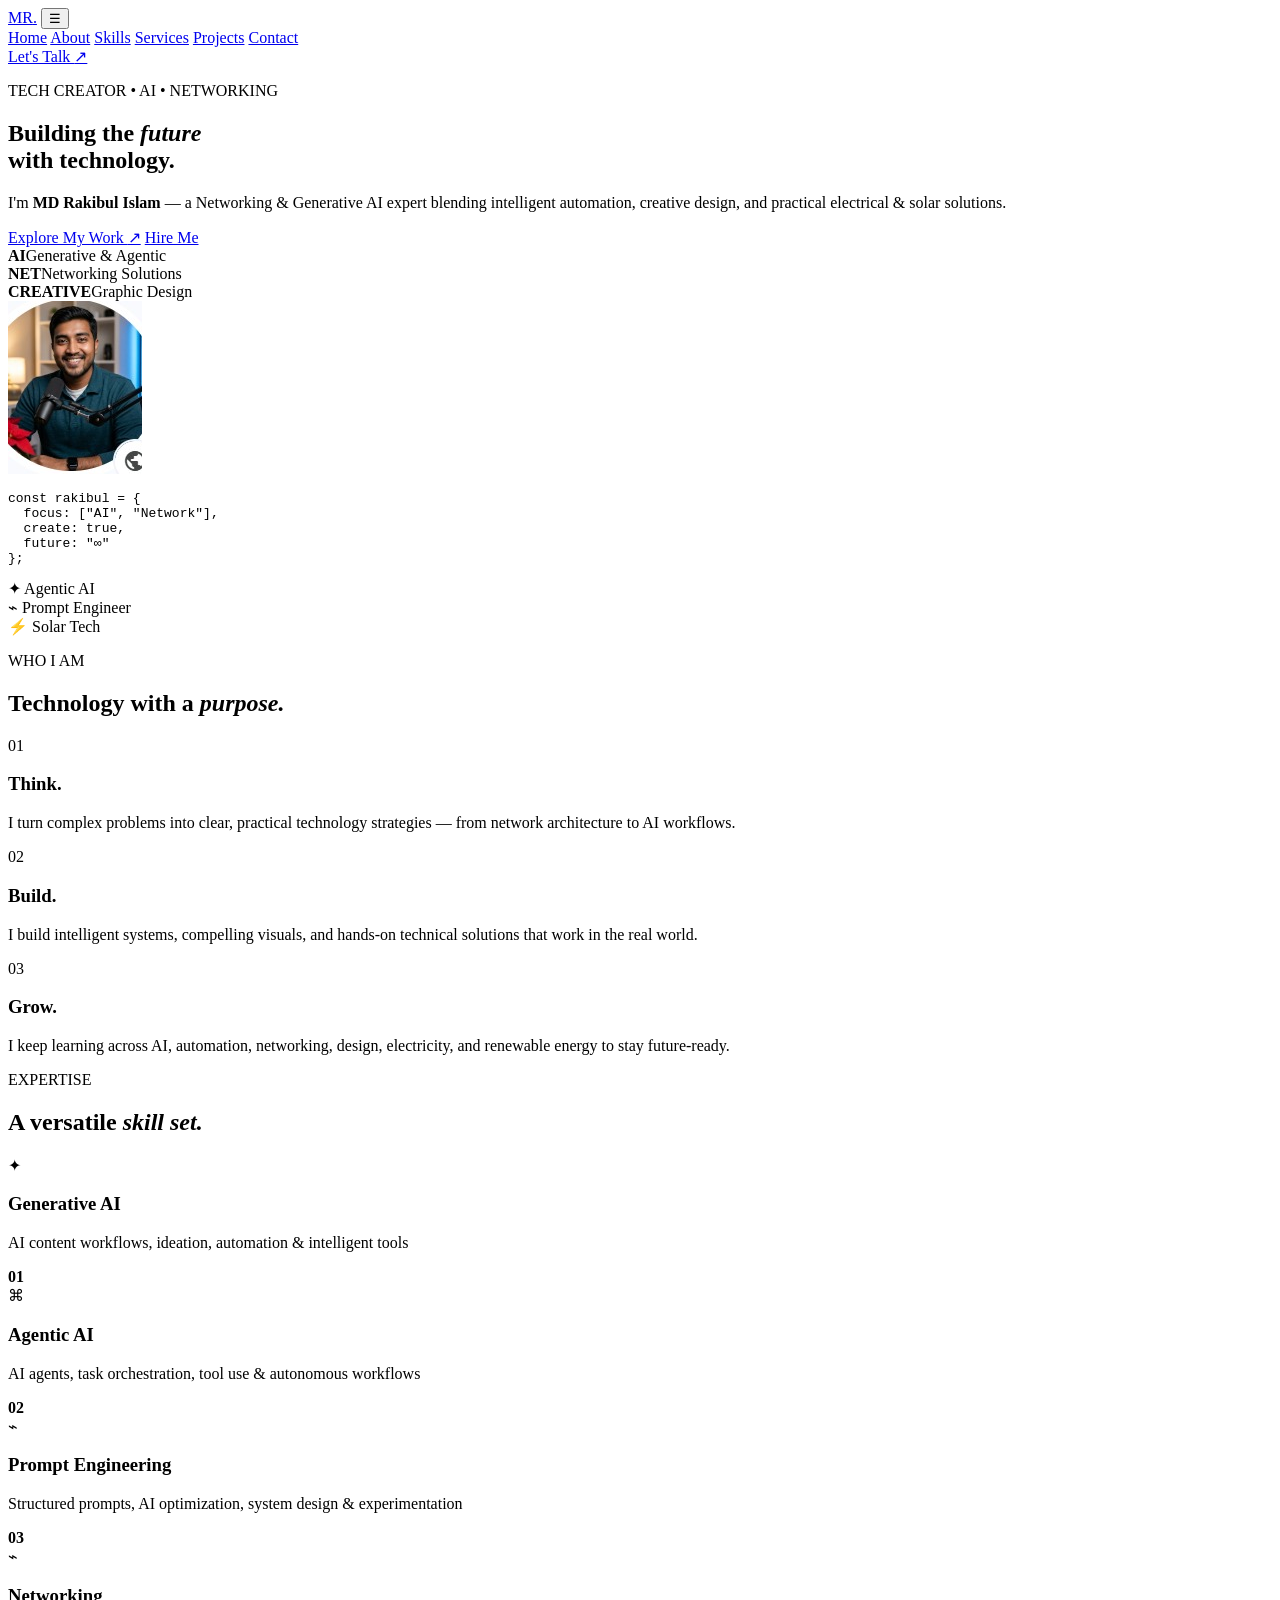
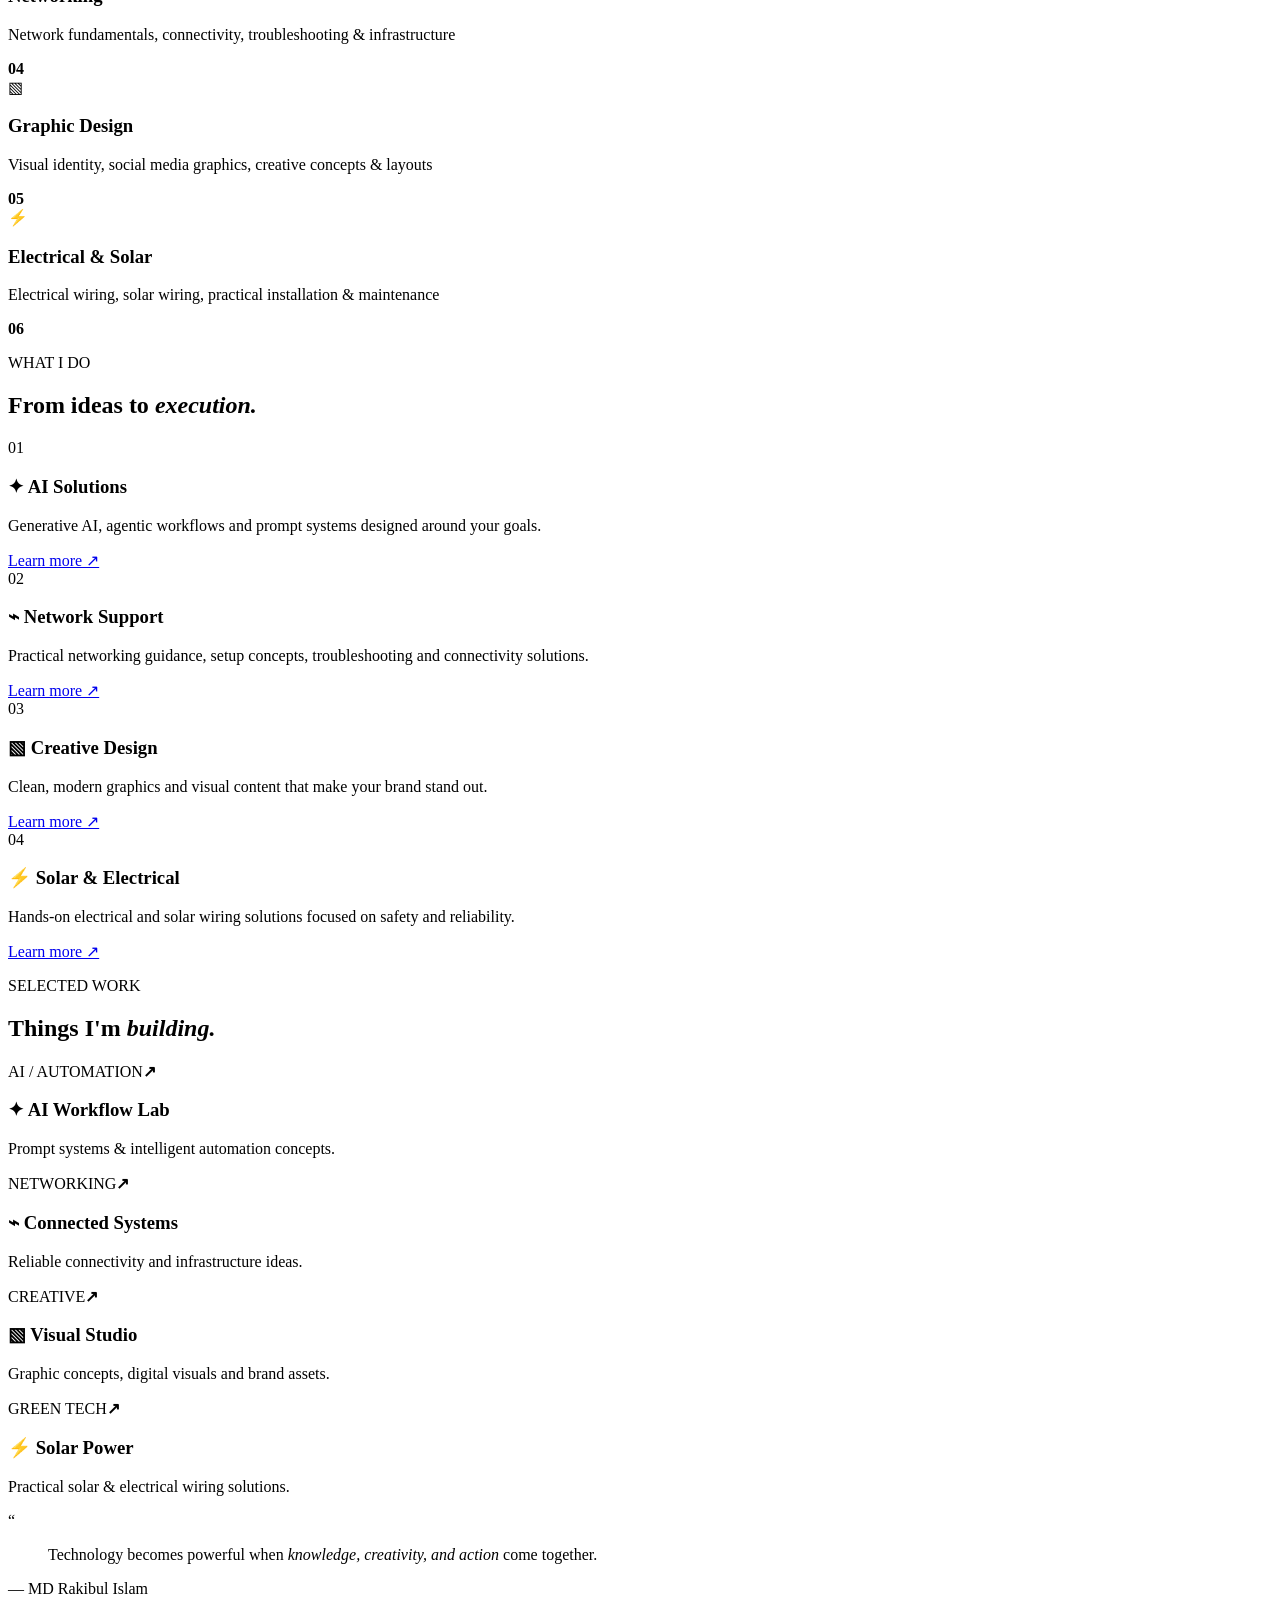
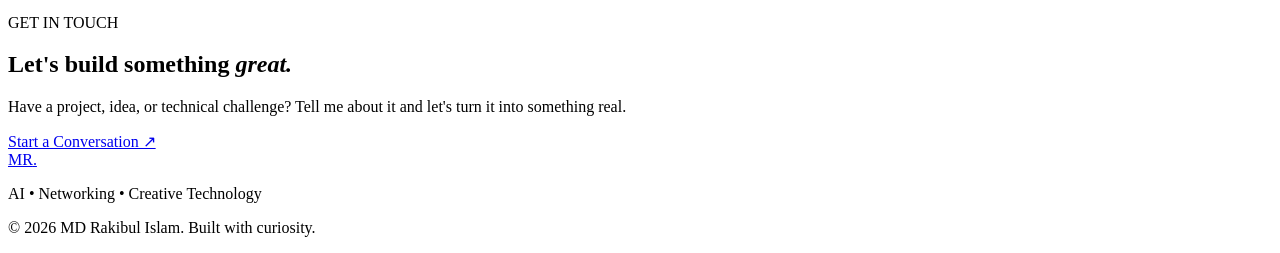
==== index.html @ f805f90a "Add files via upload" ====
<!DOCTYPE html>
<html lang="en">
<head>
  <meta charset="UTF-8" />
  <meta name="viewport" content="width=device-width, initial-scale=1.0" />
  <meta name="description" content="MD Rakibul Islam — Networking, Generative AI, Graphic Design, Agentic AI, Prompt Engineering, Electrical & Solar Solutions." />
  <title>MD Rakibul Islam | AI • Networking • Creative Tech</title>
  <link rel="icon" type="image/svg+xml" href="assets/logo.svg" />
  <link rel="preconnect" href="https://fonts.googleapis.com">
  <link rel="preconnect" href="https://fonts.gstatic.com" crossorigin>
  <link href="https://fonts.googleapis.com/css2?family=Inter:wght@400;500;600;700;800&family=Space+Grotesk:wght@500;600;700&display=swap" rel="stylesheet">
  <link rel="stylesheet" href="style.css" />
</head>
<body>
  <div class="cursor-glow"></div>
  <header class="navbar">
    <a class="logo" href="#home">MR<span>.</span></a>
    <button class="menu-toggle" aria-label="Toggle menu">☰</button>
    <nav>
      <a href="#home">Home</a>
      <a href="#about">About</a>
      <a href="#skills">Skills</a>
      <a href="#services">Services</a>
      <a href="#projects">Projects</a>
      <a href="#contact">Contact</a>
    </nav>
    <a class="nav-cta" href="#contact">Let's Talk <span>↗</span></a>
  </header>

  <main>
    <section id="home" class="hero section">
      <div class="hero-grid"></div>
      <div class="hero-copy reveal">
        <p class="eyebrow"><span></span> TECH CREATOR • AI • NETWORKING</p>
        <h1>Building the <em>future</em><br>with technology.</h1>
        <p class="hero-text">I'm <strong>MD Rakibul Islam</strong> — a Networking & Generative AI expert blending intelligent automation, creative design, and practical electrical & solar solutions.</p>
        <div class="hero-actions">
          <a href="#projects" class="btn primary">Explore My Work <span>↗</span></a>
          <a href="#contact" class="btn secondary">Hire Me</a>
        </div>
        <div class="mini-stats">
          <div><strong>AI</strong><span>Generative & Agentic</span></div>
          <div><strong>NET</strong><span>Networking Solutions</span></div>
          <div><strong>CREATIVE</strong><span>Graphic Design</span></div>
        </div>
      </div>
      <div class="hero-art reveal">
        <div class="profile-frame">
          <img src="assets/rakibul-profile.jpg" alt="MD Rakibul Islam" />
          <div class="profile-ring"></div>
        </div>
        <div class="orb"></div>
        <div class="code-card">
          <div class="dots"><i></i><i></i><i></i></div>
          <pre><span class="purple">const</span> <span class="cyan">rakibul</span> = {
  <span class="green">focus</span>: [<span class="orange">"AI"</span>, <span class="orange">"Network"</span>],
  <span class="green">create</span>: <span class="blue">true</span>,
  <span class="green">future</span>: <span class="orange">"∞"</span>
};</pre>
        </div>
        <div class="floating-tag tag-one">✦ Agentic AI</div>
        <div class="floating-tag tag-two">⌁ Prompt Engineer</div>
        <div class="floating-tag tag-three">⚡ Solar Tech</div>
      </div>
    </section>

    <section id="about" class="section about">
      <div class="section-heading reveal">
        <p class="eyebrow"><span></span> WHO I AM</p>
        <h2>Technology with a <em>purpose.</em></h2>
      </div>
      <div class="about-grid">
        <div class="about-card reveal">
          <div class="big-number">01</div>
          <h3>Think.</h3>
          <p>I turn complex problems into clear, practical technology strategies — from network architecture to AI workflows.</p>
        </div>
        <div class="about-card active reveal">
          <div class="big-number">02</div>
          <h3>Build.</h3>
          <p>I build intelligent systems, compelling visuals, and hands-on technical solutions that work in the real world.</p>
        </div>
        <div class="about-card reveal">
          <div class="big-number">03</div>
          <h3>Grow.</h3>
          <p>I keep learning across AI, automation, networking, design, electricity, and renewable energy to stay future-ready.</p>
        </div>
      </div>
    </section>

    <section id="skills" class="section skills">
      <div class="section-heading reveal">
        <p class="eyebrow"><span></span> EXPERTISE</p>
        <h2>A versatile <em>skill set.</em></h2>
      </div>
      <div class="skill-list">
        <article class="skill reveal"><span class="skill-icon ai-icon">✦</span><div><h3>Generative AI</h3><p>AI content workflows, ideation, automation & intelligent tools</p></div><b>01</b></article>
        <article class="skill reveal"><span class="skill-icon agent-icon">⌘</span><div><h3>Agentic AI</h3><p>AI agents, task orchestration, tool use & autonomous workflows</p></div><b>02</b></article>
        <article class="skill reveal"><span class="skill-icon prompt-icon">⌁</span><div><h3>Prompt Engineering</h3><p>Structured prompts, AI optimization, system design & experimentation</p></div><b>03</b></article>
        <article class="skill reveal"><span class="skill-icon network-icon">⌁</span><div><h3>Networking</h3><p>Network fundamentals, connectivity, troubleshooting & infrastructure</p></div><b>04</b></article>
        <article class="skill reveal"><span class="skill-icon design-icon">▧</span><div><h3>Graphic Design</h3><p>Visual identity, social media graphics, creative concepts & layouts</p></div><b>05</b></article>
        <article class="skill reveal"><span class="skill-icon solar-icon">⚡</span><div><h3>Electrical & Solar</h3><p>Electrical wiring, solar wiring, practical installation & maintenance</p></div><b>06</b></article>
      </div>
    </section>

    <section id="services" class="section services">
      <div class="section-heading reveal">
        <p class="eyebrow"><span></span> WHAT I DO</p>
        <h2>From ideas to <em>execution.</em></h2>
      </div>
      <div class="service-grid">
        <article class="service reveal"><span>01</span><h3><span class="work-icon">✦</span> AI Solutions</h3><p>Generative AI, agentic workflows and prompt systems designed around your goals.</p><a href="#contact">Learn more ↗</a></article>
        <article class="service reveal"><span>02</span><h3><span class="work-icon">⌁</span> Network Support</h3><p>Practical networking guidance, setup concepts, troubleshooting and connectivity solutions.</p><a href="#contact">Learn more ↗</a></article>
        <article class="service reveal"><span>03</span><h3><span class="work-icon">▧</span> Creative Design</h3><p>Clean, modern graphics and visual content that make your brand stand out.</p><a href="#contact">Learn more ↗</a></article>
        <article class="service reveal"><span>04</span><h3><span class="work-icon">⚡</span> Solar & Electrical</h3><p>Hands-on electrical and solar wiring solutions focused on safety and reliability.</p><a href="#contact">Learn more ↗</a></article>
      </div>
    </section>

    <section id="projects" class="section projects">
      <div class="section-heading reveal">
        <p class="eyebrow"><span></span> SELECTED WORK</p>
        <h2>Things I'm <em>building.</em></h2>
      </div>
      <div class="project-grid">
        <article class="project p1 reveal"><div class="project-top"><span>AI / AUTOMATION</span><b>↗</b></div><div><h3><span class="work-icon">✦</span> AI Workflow Lab</h3><p>Prompt systems & intelligent automation concepts.</p></div></article>
        <article class="project p2 reveal"><div class="project-top"><span>NETWORKING</span><b>↗</b></div><div><h3><span class="work-icon">⌁</span> Connected Systems</h3><p>Reliable connectivity and infrastructure ideas.</p></div></article>
        <article class="project p3 reveal"><div class="project-top"><span>CREATIVE</span><b>↗</b></div><div><h3><span class="work-icon">▧</span> Visual Studio</h3><p>Graphic concepts, digital visuals and brand assets.</p></div></article>
        <article class="project p4 reveal"><div class="project-top"><span>GREEN TECH</span><b>↗</b></div><div><h3><span class="work-icon">⚡</span> Solar Power</h3><p>Practical solar & electrical wiring solutions.</p></div></article>
      </div>
    </section>

    <section class="section quote">
      <div class="quote-mark">“</div>
      <blockquote class="reveal">Technology becomes powerful when <em>knowledge, creativity, and action</em> come together.</blockquote>
      <p>— MD Rakibul Islam</p>
    </section>

    <section id="contact" class="section contact">
      <div class="contact-box reveal">
        <div>
          <p class="eyebrow"><span></span> GET IN TOUCH</p>
          <h2>Let's build something <em>great.</em></h2>
          <p>Have a project, idea, or technical challenge? Tell me about it and let's turn it into something real.</p>
        </div>
        <a class="btn primary" href="mailto:your-email@example.com">Start a Conversation ↗</a>
      </div>
    </section>
  </main>

  <footer>
    <div><a class="logo" href="#home">MR<span>.</span></a><p>AI • Networking • Creative Technology</p></div>
    <p>© 2026 MD Rakibul Islam. Built with curiosity.</p>
  </footer>
  <script src="script.js"></script>
</body>
</html>
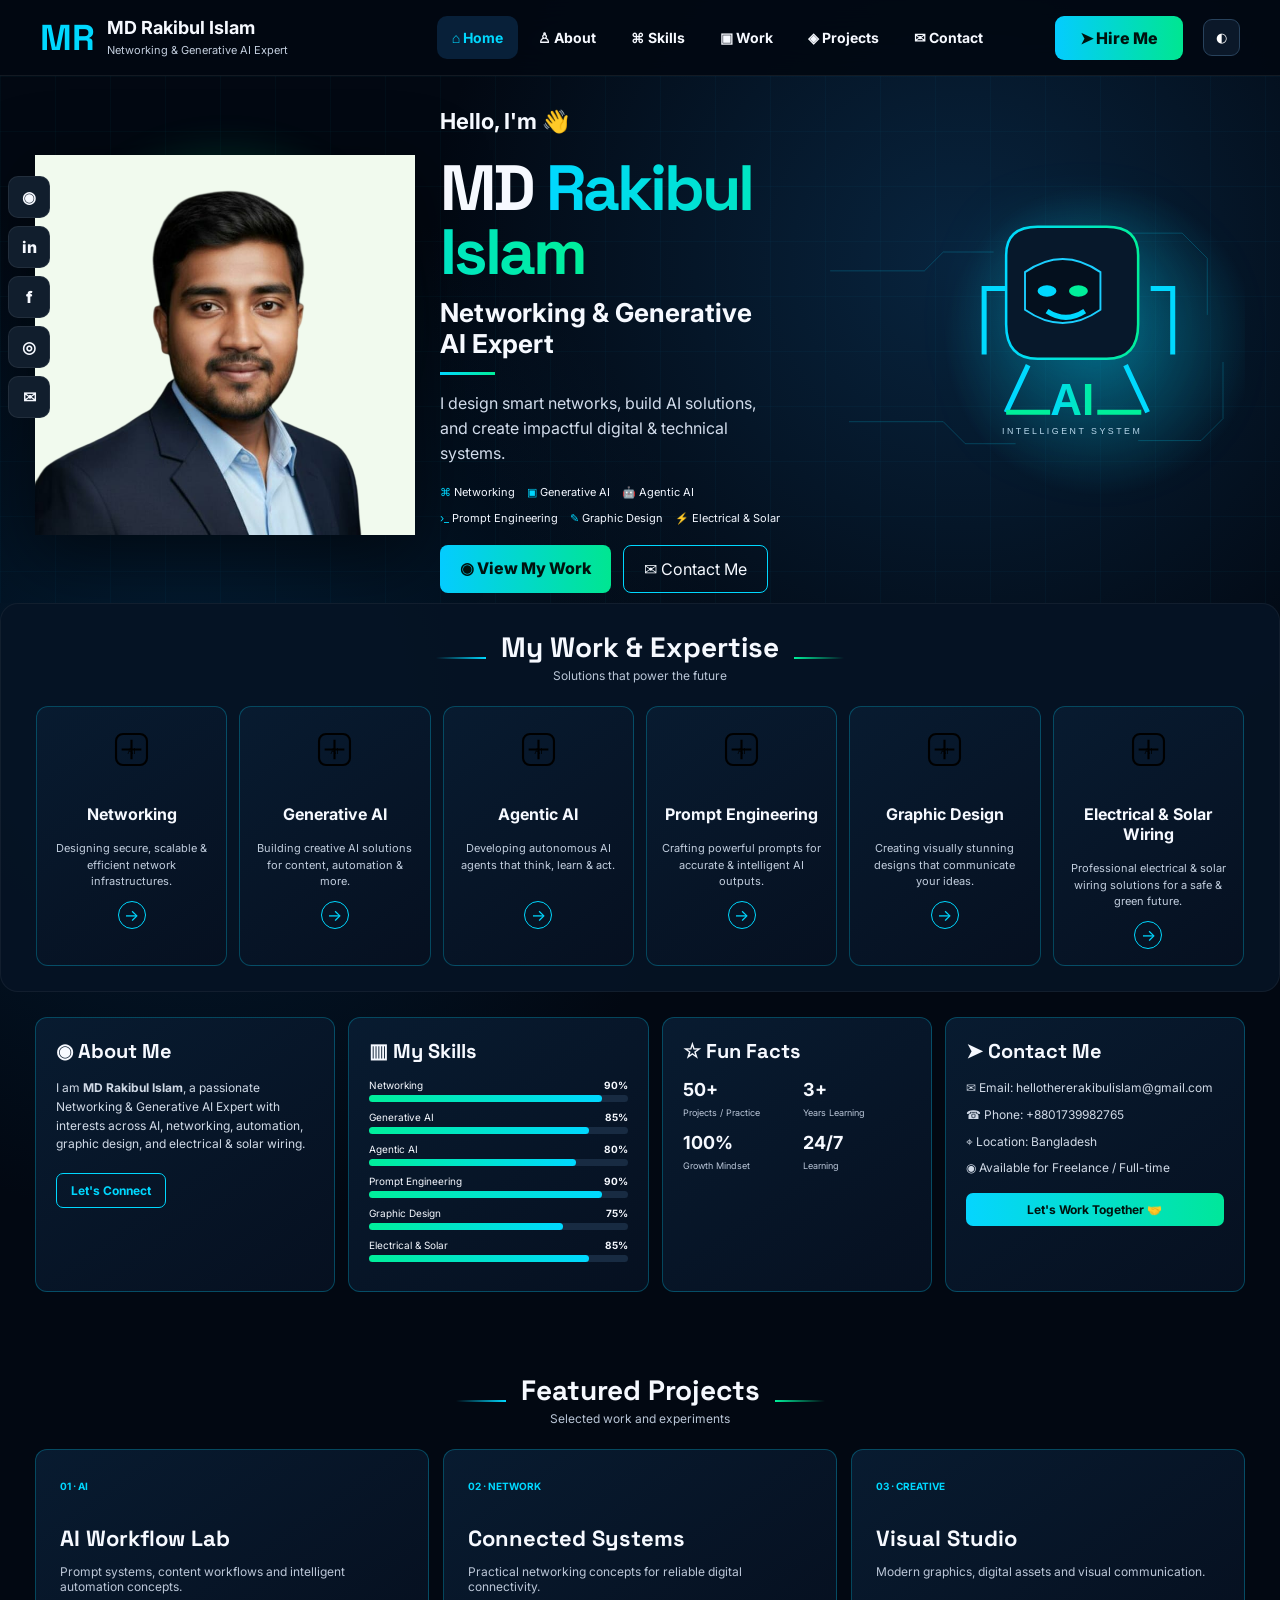
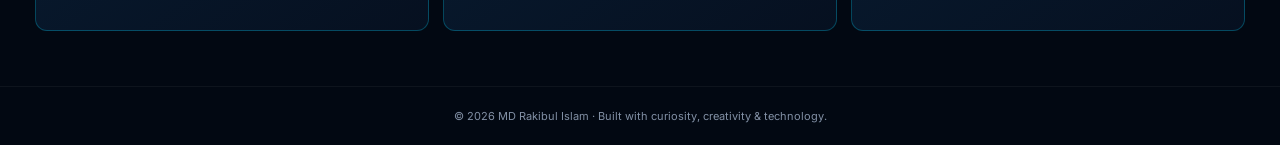
==== commit aa39b169: "Add files via upload" ====
--- a/index.html
+++ b/index.html
@@ -1,156 +1,6 @@
-<!DOCTYPE html>
-<html lang="en">
-<head>
-  <meta charset="UTF-8" />
-  <meta name="viewport" content="width=device-width, initial-scale=1.0" />
-  <meta name="description" content="MD Rakibul Islam — Networking, Generative AI, Graphic Design, Agentic AI, Prompt Engineering, Electrical & Solar Solutions." />
-  <title>MD Rakibul Islam | AI • Networking • Creative Tech</title>
-  <link rel="icon" type="image/svg+xml" href="assets/logo.svg" />
-  <link rel="preconnect" href="https://fonts.googleapis.com">
-  <link rel="preconnect" href="https://fonts.gstatic.com" crossorigin>
-  <link href="https://fonts.googleapis.com/css2?family=Inter:wght@400;500;600;700;800&family=Space+Grotesk:wght@500;600;700&display=swap" rel="stylesheet">
-  <link rel="stylesheet" href="style.css" />
-</head>
-<body>
-  <div class="cursor-glow"></div>
-  <header class="navbar">
-    <a class="logo" href="#home">MR<span>.</span></a>
-    <button class="menu-toggle" aria-label="Toggle menu">☰</button>
-    <nav>
-      <a href="#home">Home</a>
-      <a href="#about">About</a>
-      <a href="#skills">Skills</a>
-      <a href="#services">Services</a>
-      <a href="#projects">Projects</a>
-      <a href="#contact">Contact</a>
-    </nav>
-    <a class="nav-cta" href="#contact">Let's Talk <span>↗</span></a>
-  </header>
-
-  <main>
-    <section id="home" class="hero section">
-      <div class="hero-grid"></div>
-      <div class="hero-copy reveal">
-        <p class="eyebrow"><span></span> TECH CREATOR • AI • NETWORKING</p>
-        <h1>Building the <em>future</em><br>with technology.</h1>
-        <p class="hero-text">I'm <strong>MD Rakibul Islam</strong> — a Networking & Generative AI expert blending intelligent automation, creative design, and practical electrical & solar solutions.</p>
-        <div class="hero-actions">
-          <a href="#projects" class="btn primary">Explore My Work <span>↗</span></a>
-          <a href="#contact" class="btn secondary">Hire Me</a>
-        </div>
-        <div class="mini-stats">
-          <div><strong>AI</strong><span>Generative & Agentic</span></div>
-          <div><strong>NET</strong><span>Networking Solutions</span></div>
-          <div><strong>CREATIVE</strong><span>Graphic Design</span></div>
-        </div>
-      </div>
-      <div class="hero-art reveal">
-        <div class="profile-frame">
-          <img src="assets/rakibul-profile.jpg" alt="MD Rakibul Islam" />
-          <div class="profile-ring"></div>
-        </div>
-        <div class="orb"></div>
-        <div class="code-card">
-          <div class="dots"><i></i><i></i><i></i></div>
-          <pre><span class="purple">const</span> <span class="cyan">rakibul</span> = {
-  <span class="green">focus</span>: [<span class="orange">"AI"</span>, <span class="orange">"Network"</span>],
-  <span class="green">create</span>: <span class="blue">true</span>,
-  <span class="green">future</span>: <span class="orange">"∞"</span>
-};</pre>
-        </div>
-        <div class="floating-tag tag-one">✦ Agentic AI</div>
-        <div class="floating-tag tag-two">⌁ Prompt Engineer</div>
-        <div class="floating-tag tag-three">⚡ Solar Tech</div>
-      </div>
-    </section>
-
-    <section id="about" class="section about">
-      <div class="section-heading reveal">
-        <p class="eyebrow"><span></span> WHO I AM</p>
-        <h2>Technology with a <em>purpose.</em></h2>
-      </div>
-      <div class="about-grid">
-        <div class="about-card reveal">
-          <div class="big-number">01</div>
-          <h3>Think.</h3>
-          <p>I turn complex problems into clear, practical technology strategies — from network architecture to AI workflows.</p>
-        </div>
-        <div class="about-card active reveal">
-          <div class="big-number">02</div>
-          <h3>Build.</h3>
-          <p>I build intelligent systems, compelling visuals, and hands-on technical solutions that work in the real world.</p>
-        </div>
-        <div class="about-card reveal">
-          <div class="big-number">03</div>
-          <h3>Grow.</h3>
-          <p>I keep learning across AI, automation, networking, design, electricity, and renewable energy to stay future-ready.</p>
-        </div>
-      </div>
-    </section>
-
-    <section id="skills" class="section skills">
-      <div class="section-heading reveal">
-        <p class="eyebrow"><span></span> EXPERTISE</p>
-        <h2>A versatile <em>skill set.</em></h2>
-      </div>
-      <div class="skill-list">
-        <article class="skill reveal"><span class="skill-icon ai-icon">✦</span><div><h3>Generative AI</h3><p>AI content workflows, ideation, automation & intelligent tools</p></div><b>01</b></article>
-        <article class="skill reveal"><span class="skill-icon agent-icon">⌘</span><div><h3>Agentic AI</h3><p>AI agents, task orchestration, tool use & autonomous workflows</p></div><b>02</b></article>
-        <article class="skill reveal"><span class="skill-icon prompt-icon">⌁</span><div><h3>Prompt Engineering</h3><p>Structured prompts, AI optimization, system design & experimentation</p></div><b>03</b></article>
-        <article class="skill reveal"><span class="skill-icon network-icon">⌁</span><div><h3>Networking</h3><p>Network fundamentals, connectivity, troubleshooting & infrastructure</p></div><b>04</b></article>
-        <article class="skill reveal"><span class="skill-icon design-icon">▧</span><div><h3>Graphic Design</h3><p>Visual identity, social media graphics, creative concepts & layouts</p></div><b>05</b></article>
-        <article class="skill reveal"><span class="skill-icon solar-icon">⚡</span><div><h3>Electrical & Solar</h3><p>Electrical wiring, solar wiring, practical installation & maintenance</p></div><b>06</b></article>
-      </div>
-    </section>
-
-    <section id="services" class="section services">
-      <div class="section-heading reveal">
-        <p class="eyebrow"><span></span> WHAT I DO</p>
-        <h2>From ideas to <em>execution.</em></h2>
-      </div>
-      <div class="service-grid">
-        <article class="service reveal"><span>01</span><h3><span class="work-icon">✦</span> AI Solutions</h3><p>Generative AI, agentic workflows and prompt systems designed around your goals.</p><a href="#contact">Learn more ↗</a></article>
-        <article class="service reveal"><span>02</span><h3><span class="work-icon">⌁</span> Network Support</h3><p>Practical networking guidance, setup concepts, troubleshooting and connectivity solutions.</p><a href="#contact">Learn more ↗</a></article>
-        <article class="service reveal"><span>03</span><h3><span class="work-icon">▧</span> Creative Design</h3><p>Clean, modern graphics and visual content that make your brand stand out.</p><a href="#contact">Learn more ↗</a></article>
-        <article class="service reveal"><span>04</span><h3><span class="work-icon">⚡</span> Solar & Electrical</h3><p>Hands-on electrical and solar wiring solutions focused on safety and reliability.</p><a href="#contact">Learn more ↗</a></article>
-      </div>
-    </section>
-
-    <section id="projects" class="section projects">
-      <div class="section-heading reveal">
-        <p class="eyebrow"><span></span> SELECTED WORK</p>
-        <h2>Things I'm <em>building.</em></h2>
-      </div>
-      <div class="project-grid">
-        <article class="project p1 reveal"><div class="project-top"><span>AI / AUTOMATION</span><b>↗</b></div><div><h3><span class="work-icon">✦</span> AI Workflow Lab</h3><p>Prompt systems & intelligent automation concepts.</p></div></article>
-        <article class="project p2 reveal"><div class="project-top"><span>NETWORKING</span><b>↗</b></div><div><h3><span class="work-icon">⌁</span> Connected Systems</h3><p>Reliable connectivity and infrastructure ideas.</p></div></article>
-        <article class="project p3 reveal"><div class="project-top"><span>CREATIVE</span><b>↗</b></div><div><h3><span class="work-icon">▧</span> Visual Studio</h3><p>Graphic concepts, digital visuals and brand assets.</p></div></article>
-        <article class="project p4 reveal"><div class="project-top"><span>GREEN TECH</span><b>↗</b></div><div><h3><span class="work-icon">⚡</span> Solar Power</h3><p>Practical solar & electrical wiring solutions.</p></div></article>
-      </div>
-    </section>
-
-    <section class="section quote">
-      <div class="quote-mark">“</div>
-      <blockquote class="reveal">Technology becomes powerful when <em>knowledge, creativity, and action</em> come together.</blockquote>
-      <p>— MD Rakibul Islam</p>
-    </section>
-
-    <section id="contact" class="section contact">
-      <div class="contact-box reveal">
-        <div>
-          <p class="eyebrow"><span></span> GET IN TOUCH</p>
-          <h2>Let's build something <em>great.</em></h2>
-          <p>Have a project, idea, or technical challenge? Tell me about it and let's turn it into something real.</p>
-        </div>
-        <a class="btn primary" href="mailto:your-email@example.com">Start a Conversation ↗</a>
-      </div>
-    </section>
-  </main>
-
-  <footer>
-    <div><a class="logo" href="#home">MR<span>.</span></a><p>AI • Networking • Creative Technology</p></div>
-    <p>© 2026 MD Rakibul Islam. Built with curiosity.</p>
-  </footer>
-  <script src="script.js"></script>
-</body>
-</html>+<!doctype html><html lang="en"><head><meta charset="utf-8"><meta name="viewport" content="width=device-width,initial-scale=1"><meta name="description" content="MD Rakibul Islam — Networking & Generative AI Expert"><title>MD Rakibul Islam | Networking & Generative AI</title><link rel="icon" href="assets/generative-ai.svg"><link rel="preconnect" href="https://fonts.googleapis.com"><link rel="preconnect" href="https://fonts.gstatic.com" crossorigin><link href="https://fonts.googleapis.com/css2?family=Inter:wght@400;600;700;800&family=Space+Grotesk:wght@500;600;700&display=swap" rel="stylesheet"><link rel="stylesheet" href="style.css"></head><body>
+<header class="nav"><a class="brand" href="#home"><span class="logo">MR</span><span><b>MD Rakibul Islam</b><small>Networking & Generative AI Expert</small></span></a><button class="menu">☰</button><nav><a class="active" href="#home">⌂ Home</a><a href="#about">♙ About</a><a href="#skills">⌘ Skills</a><a href="#work">▣ Work</a><a href="#projects">◈ Projects</a><a href="#contact">✉ Contact</a></nav><a class="hire" href="#contact">➤ Hire Me</a><button class="theme">◐</button></header>
+<main><section id="home" class="hero"><div class="social"><a href="https://github.com/watchrakib" target="_blank">◉</a><a href="#">in</a><a href="#">f</a><a href="#">◎</a><a href="mailto:hellothererakibulislam@gmail.com">✉</a></div><div class="portrait"><div class="ring"></div><img src="assets/profile.png" alt="MD Rakibul Islam"></div><div class="copy"><p class="hello">Hello, I'm 👋</p><h1>MD <em>Rakibul Islam</em></h1><h2>Networking & Generative AI Expert</h2><div class="line"></div><p class="lead">I design smart networks, build AI solutions, and create impactful digital & technical systems.</p><div class="chips"><span>⌘ Networking</span><span>▣ Generative AI</span><span>🤖 Agentic AI</span><span>›_ Prompt Engineering</span><span>✎ Graphic Design</span><span>⚡ Electrical & Solar</span></div><div class="actions"><a class="btn primary" href="#work">◉ View My Work</a><a class="btn ghost" href="#contact">✉ Contact Me</a></div></div><div class="robot"><img src="assets/ai-robot.svg" alt="AI technology"></div></section>
+<section id="work" class="section expertise"><div class="title"><span></span><div><h2>My Work & Expertise</h2><p>Solutions that power the future</p></div><span></span></div><div class="cards"><article><img src="assets/networking.svg"><h3>Networking</h3><p>Designing secure, scalable & efficient network infrastructures.</p><a href="#contact">→</a></article><article><img src="assets/generative-ai.svg"><h3>Generative AI</h3><p>Building creative AI solutions for content, automation & more.</p><a href="#contact">→</a></article><article><img src="assets/agentic-ai.svg"><h3>Agentic AI</h3><p>Developing autonomous AI agents that think, learn & act.</p><a href="#contact">→</a></article><article><img src="assets/prompt-engineering.svg"><h3>Prompt Engineering</h3><p>Crafting powerful prompts for accurate & intelligent AI outputs.</p><a href="#contact">→</a></article><article><img src="assets/graphic-design.svg"><h3>Graphic Design</h3><p>Creating visually stunning designs that communicate your ideas.</p><a href="#contact">→</a></article><article><img src="assets/electrical-solar.svg"><h3>Electrical & Solar Wiring</h3><p>Professional electrical & solar wiring solutions for a safe & green future.</p><a href="#contact">→</a></article></div></section>
+<section class="lower section"><article id="about" class="panel"><h2>◉ About Me</h2><p>I am <b>MD Rakibul Islam</b>, a passionate Networking & Generative AI Expert with interests across AI, networking, automation, graphic design, and electrical & solar wiring.</p><a class="small" href="#contact">Let's Connect</a></article><article id="skills" class="panel"><h2>▥ My Skills</h2><div class="bar">Networking <b>90%</b><span><i style="width:90%"></i></span></div><div class="bar">Generative AI <b>85%</b><span><i style="width:85%"></i></span></div><div class="bar">Agentic AI <b>80%</b><span><i style="width:80%"></i></span></div><div class="bar">Prompt Engineering <b>90%</b><span><i style="width:90%"></i></span></div><div class="bar">Graphic Design <b>75%</b><span><i style="width:75%"></i></span></div><div class="bar">Electrical & Solar <b>85%</b><span><i style="width:85%"></i></span></div></article><article class="panel facts"><h2>☆ Fun Facts</h2><div class="facts-grid"><div><strong>50+</strong><small>Projects / Practice</small></div><div><strong>3+</strong><small>Years Learning</small></div><div><strong>100%</strong><small>Growth Mindset</small></div><div><strong>24/7</strong><small>Learning</small></div></div></article><article id="contact" class="panel contact"><h2>➤ Contact Me</h2><p>✉ Email: hellothererakibulislam@gmail.com</p><p>☎ Phone: +8801739982765</p><p>⌖ Location: Bangladesh</p><p>◉ Available for Freelance / Full-time</p><a class="contact-btn" href="mailto:hellothererakibulislam@gmail.com">Let's Work Together 🤝</a></article></section>
+<section id="projects" class="projects section"><div class="title"><span></span><div><h2>Featured Projects</h2><p>Selected work and experiments</p></div><span></span></div><div class="project-grid"><article><b>01 · AI</b><h3>AI Workflow Lab</h3><p>Prompt systems, content workflows and intelligent automation concepts.</p></article><article><b>02 · NETWORK</b><h3>Connected Systems</h3><p>Practical networking concepts for reliable digital connectivity.</p></article><article><b>03 · CREATIVE</b><h3>Visual Studio</h3><p>Modern graphics, digital assets and visual communication.</p></article></div></section></main><footer>© 2026 MD Rakibul Islam · Built with curiosity, creativity & technology.</footer><script src="script.js"></script></body></html>
--- a/style.css
+++ b/style.css
@@ -0,0 +1 @@
+:root{--bg:#020812;--panel:#071426;--text:#f6f9ff;--muted:#bdc8d9;--cyan:#00d8ff;--green:#00ef9a;--line:#00d8ff44;--max:1500px}*{box-sizing:border-box}html{scroll-behavior:smooth}body{margin:0;background:radial-gradient(circle at 75% 15%,#08243e,transparent 30%),radial-gradient(circle at 15% 40%,#031c32,transparent 35%),var(--bg);color:var(--text);font-family:Inter,sans-serif}a{text-decoration:none;color:inherit}.nav{height:76px;position:sticky;top:0;z-index:20;display:flex;align-items:center;gap:20px;padding:0 40px;background:#020812e8;backdrop-filter:blur(16px);border-bottom:1px solid #ffffff12}.brand{display:flex;align-items:center;gap:12px;min-width:340px}.logo{font:800 36px Space Grotesk;color:var(--cyan)}.brand b{display:block;font-size:18px}.brand small{font-size:11px;color:#c2cddd}nav{display:flex;justify-content:center;gap:5px;flex:1}nav a{padding:13px 15px;border-radius:10px;font-weight:700;font-size:14px}nav a:hover,nav a.active{background:#082039;color:var(--cyan)}.hire,.primary,.contact-btn{background:linear-gradient(90deg,#04ccff,#00e691);color:#00120e;font-weight:800}.hire{padding:12px 25px;border-radius:9px}.theme,.menu{background:#0b1829;border:1px solid #28425c;color:white;border-radius:9px;padding:10px 12px}.menu{display:none}.hero{max-width:var(--max);min-height:515px;margin:auto;display:grid;grid-template-columns:380px 1fr 440px;align-items:center;gap:25px;padding:10px 35px;position:relative;overflow:hidden}.hero:before{content:'';position:absolute;inset:0;background-image:linear-gradient(#00d8ff08 1px,transparent 1px),linear-gradient(90deg,#00d8ff08 1px,transparent 1px);background-size:55px 55px}.social{position:absolute;left:8px;top:100px;z-index:4;display:grid;gap:8px}.social a{width:42px;height:42px;display:grid;place-items:center;border-radius:10px;background:#111e2d;border:1px solid #ffffff12;font-weight:800}.portrait{height:425px;display:flex;justify-content:center;align-items:flex-end;position:relative;z-index:2}.portrait img{height:415px;max-width:100%;object-fit:contain;z-index:2;filter:drop-shadow(0 18px 35px #0008)}.ring{position:absolute;width:325px;height:325px;border:2px solid var(--green);border-radius:50%;top:30px;box-shadow:0 0 45px #00ef9a33}.copy{z-index:3}.hello{font-size:22px;font-weight:700}.hero h1{font:700 clamp(44px,5vw,66px)/1 Space Grotesk;letter-spacing:-3px;margin:0}.hero h1 em{font-style:normal;background:linear-gradient(90deg,var(--cyan),var(--green));-webkit-background-clip:text;color:transparent}.hero h2{font-size:26px;margin:13px 0}.line{width:55px;height:3px;background:linear-gradient(90deg,var(--cyan),var(--green))}.lead{max-width:600px;color:#d2dceb;line-height:1.55}.chips{display:flex;flex-wrap:wrap;gap:12px;margin:20px 0}.chips span{font-size:11px;color:#f3f7ff}.chips span::first-letter{color:var(--cyan)}.actions{display:flex;gap:12px}.btn{padding:13px 20px;border-radius:8px;display:inline-block}.ghost{border:1px solid var(--cyan)}.robot{height:425px;display:grid;place-items:center}.robot img{width:100%;max-height:420px;filter:drop-shadow(0 0 30px #00d8ff22)}.section{max-width:var(--max);margin:auto;padding:25px 35px}.expertise{background:#061324f2;border:1px solid #ffffff0d;border-radius:18px}.title{display:flex;justify-content:center;align-items:center;gap:15px;text-align:center}.title>span{width:50px;height:2px;background:linear-gradient(90deg,transparent,var(--cyan))}.title>span:last-child{background:linear-gradient(90deg,var(--green),transparent)}.title h2{font:700 28px Space Grotesk;margin:0}.title p{margin:3px;color:#b9c5d6;font-size:12px}.cards{display:grid;grid-template-columns:repeat(6,1fr);gap:12px;margin-top:20px}.cards article,.panel,.project-grid article{background:linear-gradient(145deg,#081b30,#061020);border:1px solid var(--line);border-radius:12px}.cards article{min-height:215px;text-align:center;padding:16px 12px}.cards img{width:45px;height:45px;margin:4px auto 12px;color:var(--cyan)}.cards h3{font-size:16px}.cards p{font-size:11px;color:#c2cede;line-height:1.5;min-height:50px}.cards a{display:grid;place-items:center;width:28px;height:28px;border:1px solid var(--cyan);border-radius:50%;margin:auto;color:var(--cyan)}.lower{display:grid;grid-template-columns:1fr 1fr .9fr 1fr;gap:13px}.panel{padding:20px;min-height:205px}.panel h2{font:700 20px Space Grotesk;margin:0 0 15px}.panel p{font-size:12px;line-height:1.55;color:#d0d9e6}.small,.contact-btn{display:inline-block;padding:9px 14px;border:1px solid var(--cyan);border-radius:7px;color:var(--cyan);font-size:12px;font-weight:700;margin-top:7px}.bar{font-size:10px;margin:9px 0}.bar b{float:right}.bar span{display:block;height:7px;background:#182b42;border-radius:10px;margin-top:4px}.bar i{display:block;height:100%;background:linear-gradient(90deg,var(--green),var(--cyan));border-radius:10px}.facts-grid{display:grid;grid-template-columns:1fr 1fr;gap:12px}.facts-grid strong{display:block;font-size:18px}.facts-grid small{font-size:9px;color:#bac6d8}.contact p{margin:8px 0}.contact-btn{width:100%;text-align:center;background:linear-gradient(90deg,#05d5ff,#00e79a);color:#00120e;border:0}.projects{padding:55px 35px}.project-grid{display:grid;grid-template-columns:repeat(3,1fr);gap:14px;margin-top:20px}.project-grid article{padding:24px;min-height:155px}.project-grid b{font-size:10px;color:var(--cyan)}.project-grid h3{font:700 22px Space Grotesk;margin:30px 0 8px}.project-grid p{font-size:12px;color:#bcc7d8}footer{text-align:center;padding:22px;border-top:1px solid #ffffff0c;color:#8290a5;font-size:11px}@media(max-width:1120px){.brand{min-width:auto}.brand small{display:none}.hero{grid-template-columns:320px 1fr}.robot{display:none}.cards{grid-template-columns:repeat(3,1fr)}.lower{grid-template-columns:1fr 1fr}}@media(max-width:760px){.nav{padding:0 15px}.nav nav,.nav .hire{display:none}.menu{display:block;margin-left:auto}.hero{grid-template-columns:1fr;text-align:center;padding:30px 20px 0}.portrait{order:2;height:330px}.portrait img{height:320px}.ring{width:255px;height:255px}.copy{order:1}.hero h1{font-size:42px}.hero h2{font-size:20px}.lead{margin:auto}.chips{justify-content:center}.actions{justify-content:center;flex-wrap:wrap}.cards,.lower{grid-template-columns:1fr 1fr}.section{padding:20px 14px}.project-grid{grid-template-columns:1fr}}@media(max-width:470px){.cards,.lower{grid-template-columns:1fr}.hero h1{font-size:36px}.title h2{font-size:22px}}
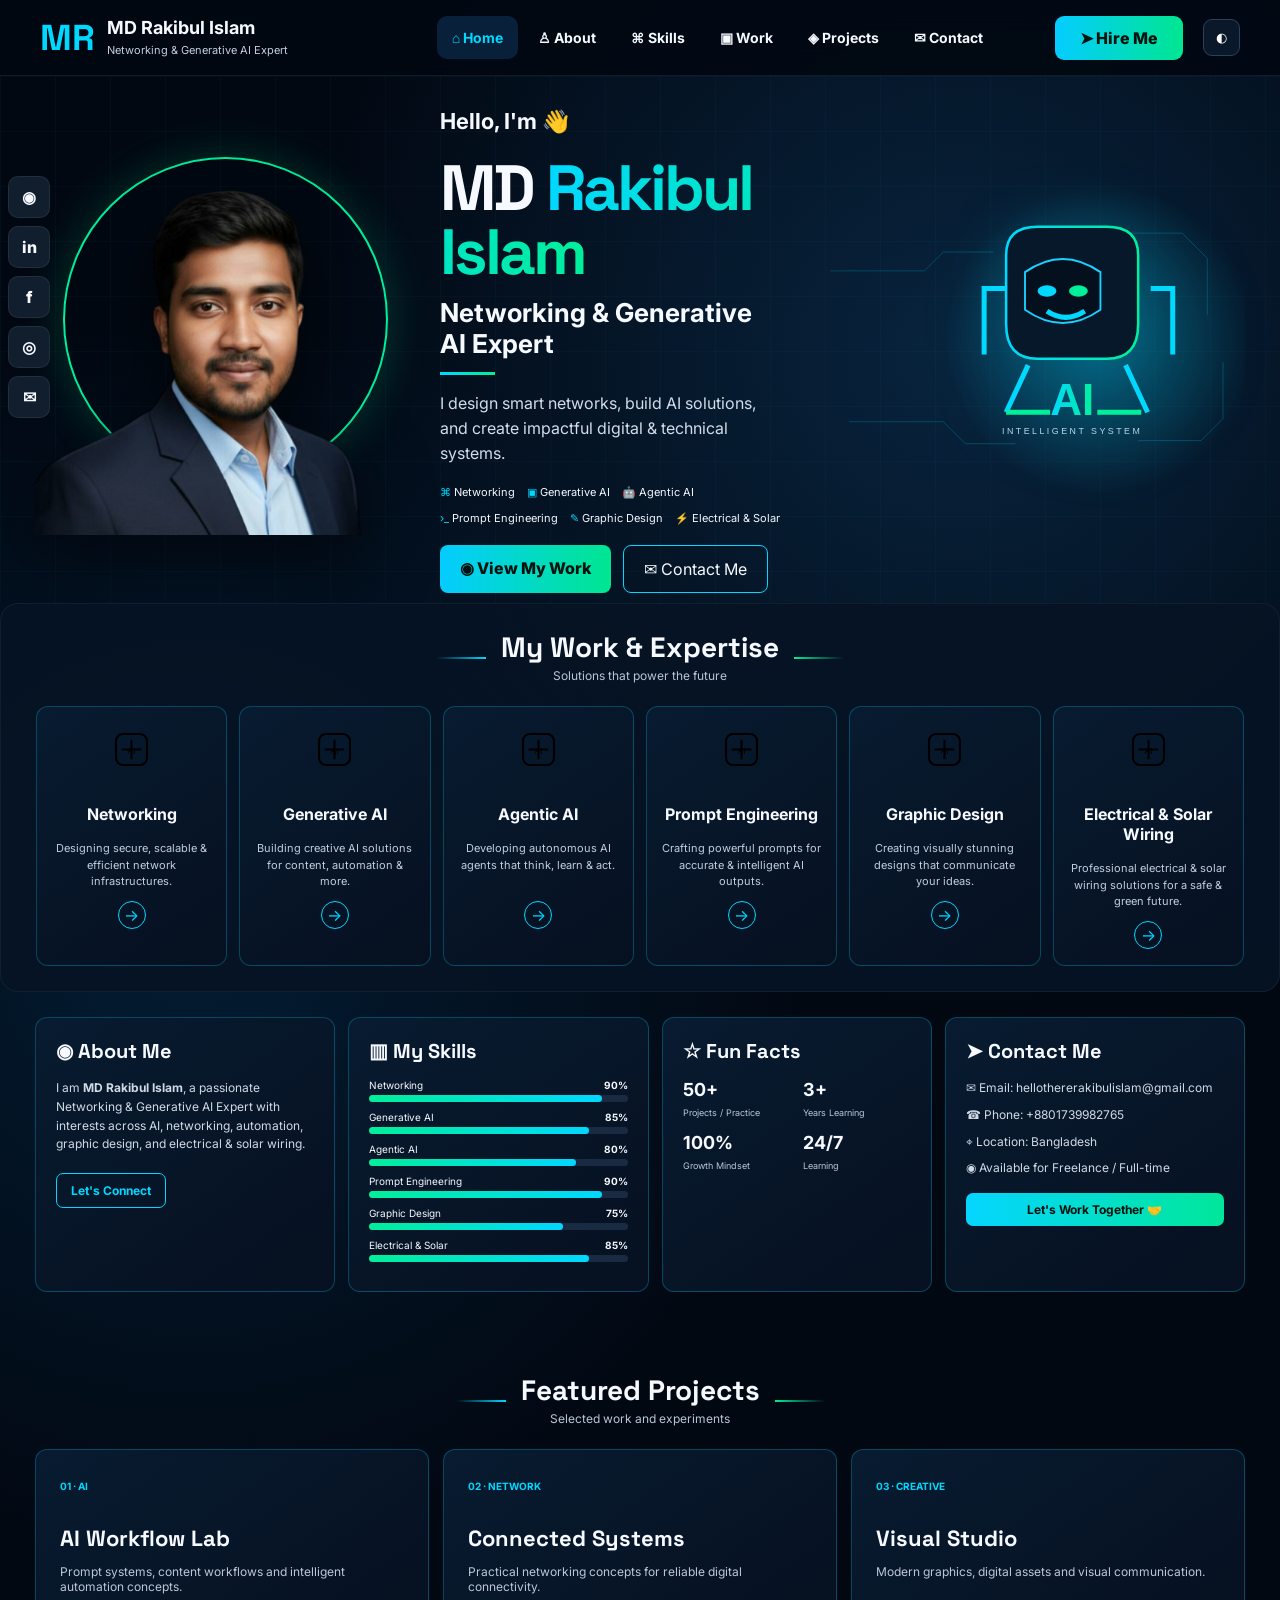
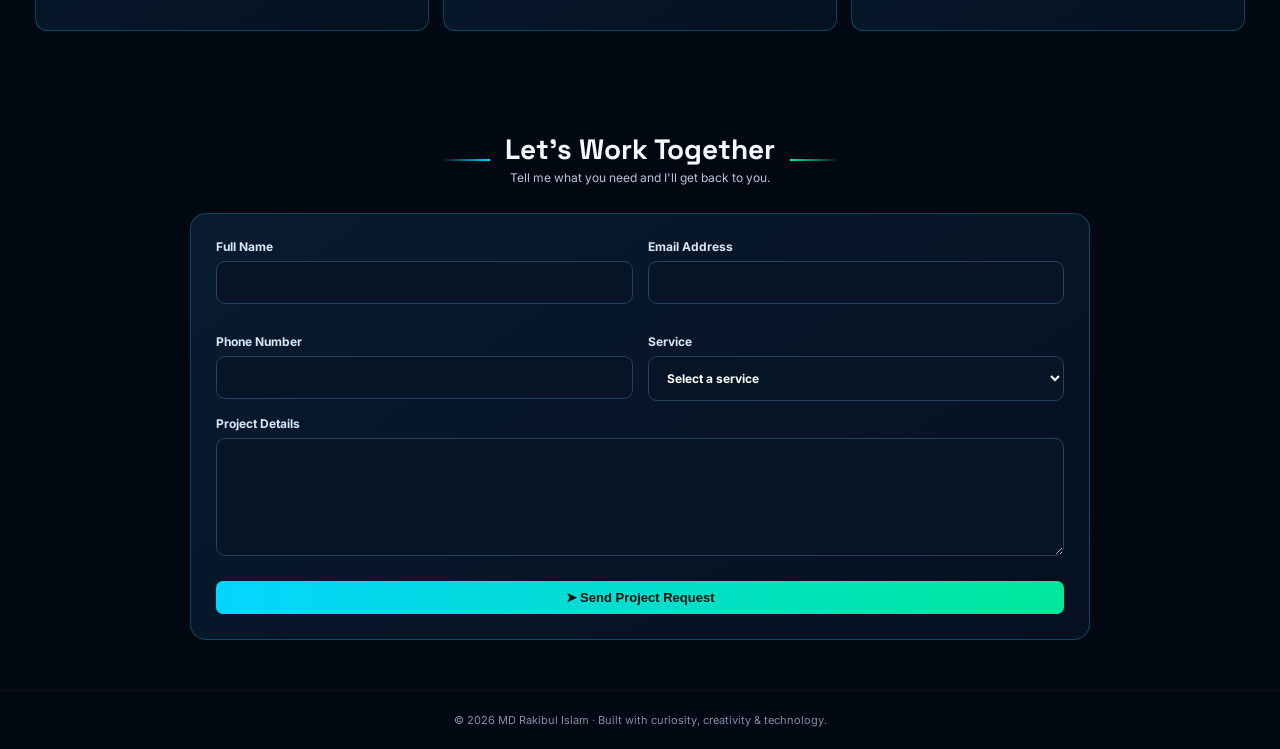
==== commit 1c7818a7: "Add files via upload" ====
--- a/index.html
+++ b/index.html
@@ -1,6 +1,6 @@
-<!doctype html><html lang="en"><head><meta charset="utf-8"><meta name="viewport" content="width=device-width,initial-scale=1"><meta name="description" content="MD Rakibul Islam — Networking & Generative AI Expert"><title>MD Rakibul Islam | Networking & Generative AI</title><link rel="icon" href="assets/generative-ai.svg"><link rel="preconnect" href="https://fonts.googleapis.com"><link rel="preconnect" href="https://fonts.gstatic.com" crossorigin><link href="https://fonts.googleapis.com/css2?family=Inter:wght@400;600;700;800&family=Space+Grotesk:wght@500;600;700&display=swap" rel="stylesheet"><link rel="stylesheet" href="style.css"></head><body>
-<header class="nav"><a class="brand" href="#home"><span class="logo">MR</span><span><b>MD Rakibul Islam</b><small>Networking & Generative AI Expert</small></span></a><button class="menu">☰</button><nav><a class="active" href="#home">⌂ Home</a><a href="#about">♙ About</a><a href="#skills">⌘ Skills</a><a href="#work">▣ Work</a><a href="#projects">◈ Projects</a><a href="#contact">✉ Contact</a></nav><a class="hire" href="#contact">➤ Hire Me</a><button class="theme">◐</button></header>
+<!doctype html><html lang="en"><head><meta charset="utf-8"><meta name="viewport" content="width=device-width,initial-scale=1"><meta name="description" content="MD Rakibul Islam — Networking & Generative AI Expert"><title>MD Rakibul Islam | Networking & Generative AI</title><link rel="icon" href="assets/generative-ai.svg"><link rel="preconnect" href="https://fonts.googleapis.com"><link rel="preconnect" href="https://fonts.gstatic.com" crossorigin><link href="https://fonts.googleapis.com/css2?family=Inter:wght@400;600;700;800&family=Space+Grotesk:wght@500;600;700&display=swap" rel="stylesheet"><link rel="stylesheet" href="style.css"><style>.hire-section{margin-top:20px}.hire-form{max-width:900px;margin:25px auto;padding:25px;background:linear-gradient(145deg,#081b30,#061020);border:1px solid #00d8ff44;border-radius:16px}.form-grid{display:grid;grid-template-columns:1fr 1fr;gap:15px}.hire-form label{display:block;color:#dbe7f5;font-size:12px;font-weight:700;margin-bottom:15px}.hire-form input,.hire-form select,.hire-form textarea{width:100%;margin-top:7px;padding:13px 14px;border:1px solid #24425c;border-radius:9px;background:#071426;color:#fff;outline:none;font:inherit}.hire-form textarea{resize:vertical}.hire-form .contact-btn{cursor:pointer;font-size:13px}@media(max-width:650px){.form-grid{grid-template-columns:1fr}.hire-form{padding:18px}}</style></head><body>
+<header class="nav"><a class="brand" href="#home"><span class="logo">MR</span><span><b>MD Rakibul Islam</b><small>Networking & Generative AI Expert</small></span></a><button class="menu">☰</button><nav><a class="active" href="#home">⌂ Home</a><a href="#about">♙ About</a><a href="#skills">⌘ Skills</a><a href="#work">▣ Work</a><a href="#projects">◈ Projects</a><a href="#contact">✉ Contact</a></nav><a class="hire" href="#hire-form">➤ Hire Me</a><button class="theme">◐</button></header>
 <main><section id="home" class="hero"><div class="social"><a href="https://github.com/watchrakib" target="_blank">◉</a><a href="#">in</a><a href="#">f</a><a href="#">◎</a><a href="mailto:hellothererakibulislam@gmail.com">✉</a></div><div class="portrait"><div class="ring"></div><img src="assets/profile.png" alt="MD Rakibul Islam"></div><div class="copy"><p class="hello">Hello, I'm 👋</p><h1>MD <em>Rakibul Islam</em></h1><h2>Networking & Generative AI Expert</h2><div class="line"></div><p class="lead">I design smart networks, build AI solutions, and create impactful digital & technical systems.</p><div class="chips"><span>⌘ Networking</span><span>▣ Generative AI</span><span>🤖 Agentic AI</span><span>›_ Prompt Engineering</span><span>✎ Graphic Design</span><span>⚡ Electrical & Solar</span></div><div class="actions"><a class="btn primary" href="#work">◉ View My Work</a><a class="btn ghost" href="#contact">✉ Contact Me</a></div></div><div class="robot"><img src="assets/ai-robot.svg" alt="AI technology"></div></section>
 <section id="work" class="section expertise"><div class="title"><span></span><div><h2>My Work & Expertise</h2><p>Solutions that power the future</p></div><span></span></div><div class="cards"><article><img src="assets/networking.svg"><h3>Networking</h3><p>Designing secure, scalable & efficient network infrastructures.</p><a href="#contact">→</a></article><article><img src="assets/generative-ai.svg"><h3>Generative AI</h3><p>Building creative AI solutions for content, automation & more.</p><a href="#contact">→</a></article><article><img src="assets/agentic-ai.svg"><h3>Agentic AI</h3><p>Developing autonomous AI agents that think, learn & act.</p><a href="#contact">→</a></article><article><img src="assets/prompt-engineering.svg"><h3>Prompt Engineering</h3><p>Crafting powerful prompts for accurate & intelligent AI outputs.</p><a href="#contact">→</a></article><article><img src="assets/graphic-design.svg"><h3>Graphic Design</h3><p>Creating visually stunning designs that communicate your ideas.</p><a href="#contact">→</a></article><article><img src="assets/electrical-solar.svg"><h3>Electrical & Solar Wiring</h3><p>Professional electrical & solar wiring solutions for a safe & green future.</p><a href="#contact">→</a></article></div></section>
 <section class="lower section"><article id="about" class="panel"><h2>◉ About Me</h2><p>I am <b>MD Rakibul Islam</b>, a passionate Networking & Generative AI Expert with interests across AI, networking, automation, graphic design, and electrical & solar wiring.</p><a class="small" href="#contact">Let's Connect</a></article><article id="skills" class="panel"><h2>▥ My Skills</h2><div class="bar">Networking <b>90%</b><span><i style="width:90%"></i></span></div><div class="bar">Generative AI <b>85%</b><span><i style="width:85%"></i></span></div><div class="bar">Agentic AI <b>80%</b><span><i style="width:80%"></i></span></div><div class="bar">Prompt Engineering <b>90%</b><span><i style="width:90%"></i></span></div><div class="bar">Graphic Design <b>75%</b><span><i style="width:75%"></i></span></div><div class="bar">Electrical & Solar <b>85%</b><span><i style="width:85%"></i></span></div></article><article class="panel facts"><h2>☆ Fun Facts</h2><div class="facts-grid"><div><strong>50+</strong><small>Projects / Practice</small></div><div><strong>3+</strong><small>Years Learning</small></div><div><strong>100%</strong><small>Growth Mindset</small></div><div><strong>24/7</strong><small>Learning</small></div></div></article><article id="contact" class="panel contact"><h2>➤ Contact Me</h2><p>✉ Email: hellothererakibulislam@gmail.com</p><p>☎ Phone: +8801739982765</p><p>⌖ Location: Bangladesh</p><p>◉ Available for Freelance / Full-time</p><a class="contact-btn" href="mailto:hellothererakibulislam@gmail.com">Let's Work Together 🤝</a></article></section>
-<section id="projects" class="projects section"><div class="title"><span></span><div><h2>Featured Projects</h2><p>Selected work and experiments</p></div><span></span></div><div class="project-grid"><article><b>01 · AI</b><h3>AI Workflow Lab</h3><p>Prompt systems, content workflows and intelligent automation concepts.</p></article><article><b>02 · NETWORK</b><h3>Connected Systems</h3><p>Practical networking concepts for reliable digital connectivity.</p></article><article><b>03 · CREATIVE</b><h3>Visual Studio</h3><p>Modern graphics, digital assets and visual communication.</p></article></div></section></main><footer>© 2026 MD Rakibul Islam · Built with curiosity, creativity & technology.</footer><script src="script.js"></script></body></html>+<section id="projects" class="projects section"><div class="title"><span></span><div><h2>Featured Projects</h2><p>Selected work and experiments</p></div><span></span></div><div class="project-grid"><article><b>01 · AI</b><h3>AI Workflow Lab</h3><p>Prompt systems, content workflows and intelligent automation concepts.</p></article><article><b>02 · NETWORK</b><h3>Connected Systems</h3><p>Practical networking concepts for reliable digital connectivity.</p></article><article><b>03 · CREATIVE</b><h3>Visual Studio</h3><p>Modern graphics, digital assets and visual communication.</p></article></div></section><section id="hire-form" class="hire-section section"><div class="title"><span></span><div><h2>Let's Work Together</h2><p>Tell me what you need and I'll get back to you.</p></div><span></span></div><form class="hire-form" action="https://formspree.io/f/xgawajnb" method="POST"><div class="form-grid"><label>Full Name<input type="text" name="name" required></label><label>Email Address<input type="email" name="email" required></label><label>Phone Number<input type="tel" name="phone" required></label><label>Service<select name="service" required><option value="">Select a service</option><option>Networking</option><option>Generative AI</option><option>Agentic AI</option><option>Prompt Engineering</option><option>Graphic Design</option><option>Electrical & Solar Wiring</option><option>Other</option></select></label></div><label>Project Details<textarea name="message" rows="6" required></textarea></label><input type="hidden" name="_subject" value="New Hire Me Request — MD Rakibul Islam"><button class="contact-btn" type="submit">➤ Send Project Request</button></form></section></main><footer>© 2026 MD Rakibul Islam · Built with curiosity, creativity & technology.</footer><script src="script.js"></script></body></html>
